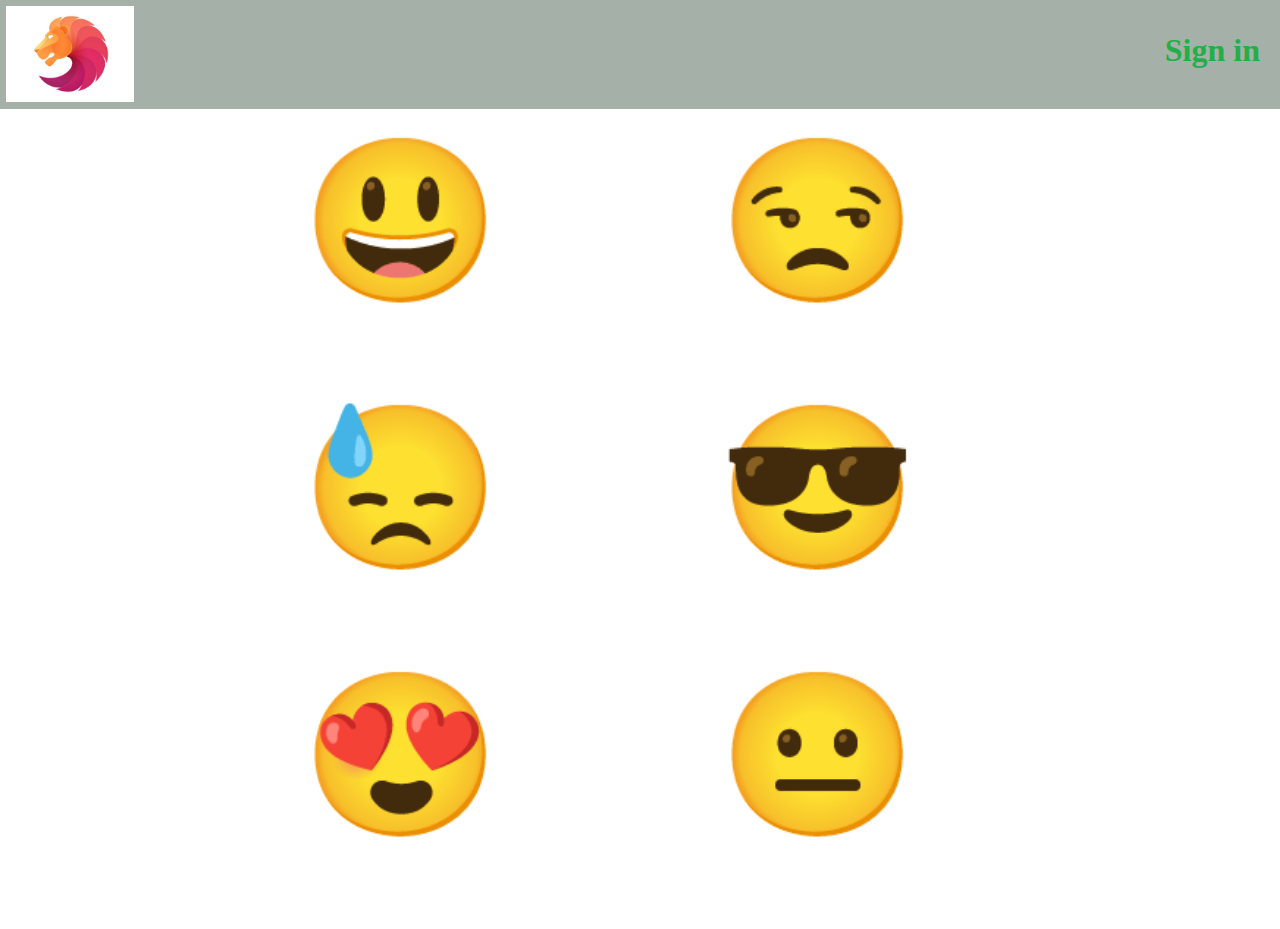
==== index.html @ 8eb97162 "Rename 1.html to index.html" ====
<!DOCTYPE html>
<html lang="en">
<head>
	<meta charset="UTF-8">
	<title>Document</title>
	<link rel="stylesheet" href="css/1.css">
</head>
<body>
	<header>
		<img src="img/1.jpg" alt="">
		<a href=""><h1>Sign in</h1></a>
	</header>
	<div class="container">
		<div class="emoji">
			<div class="icon" tabindex="-1">
				<h1>&#128515;</h1>
				<div class="comment"><p>Я веселий</p></div>
			</div>
			<div class="icon" tabindex="-1">
				<h1>&#128531;</h1>
				<div class="comment"><p>Я хвилююсь</p></div>
			</div>
			<div class="icon" tabindex="-1">
				<h1>&#128525;</h1>
				<div class="comment"><p>Я влюбився(лась)</p></div>
			</div>
		</div>
		<div class="emoji">
			<div class="icon" tabindex="-1">
				<h1>&#128530;</h1>
				<div class="comment"><p>Я засмучений(а)</p></div>
			</div>
			<div class="icon" tabindex="-1">
				<h1>&#128526;</h1>
				<div class="comment"><p>Усе топ</p></div>
			</div>
			<div class="icon" tabindex="-1">
				<h1>&#128528;</h1>
				<div class="comment"><p>Ну так</p></div>
			</div>
		</div>
	</div>
	<footer>
		
	</footer>
</body>
</html>
---- css/1.css ----
*{
	margin: 0;
	padding: 0;
}

body{
	background-image: url('https://image.freepik.com/free-photo/_3248-1950.jpg');
	background-image: local;
	background-size: cover;
}

header{
	background-color: #a5b0a8;
	display: flex;
	position: fixed;
	width: 100%;
}

header a{
	margin: 2.5% 0 2.5% 80%;
	text-decoration: none;
	color: #21b048;
}

header img{
	width: 10%;
	margin: 0.5% 0.5% 0.5% 0.5%;
	cursor: pointer;
}

.container{
	display: flex;
	margin-left: 15%;
	padding-top: 10%;
}

.comment p{
	font-size: 200%;
	background-color: #cadbcf;
	opacity: 0.7;
}

.emoji div h1{
	font-size: 1000%;
	cursor: pointer;
}

.emoji{
	text-align: center;
	margin: 0 10% 0 10%;
}

.emoji .icon{
	margin-bottom: 40%;
}

.comment{
	display: none;
	position: absolute;
	width: 17.7%;
}

.icon:focus .comment{
	 display: block;
}
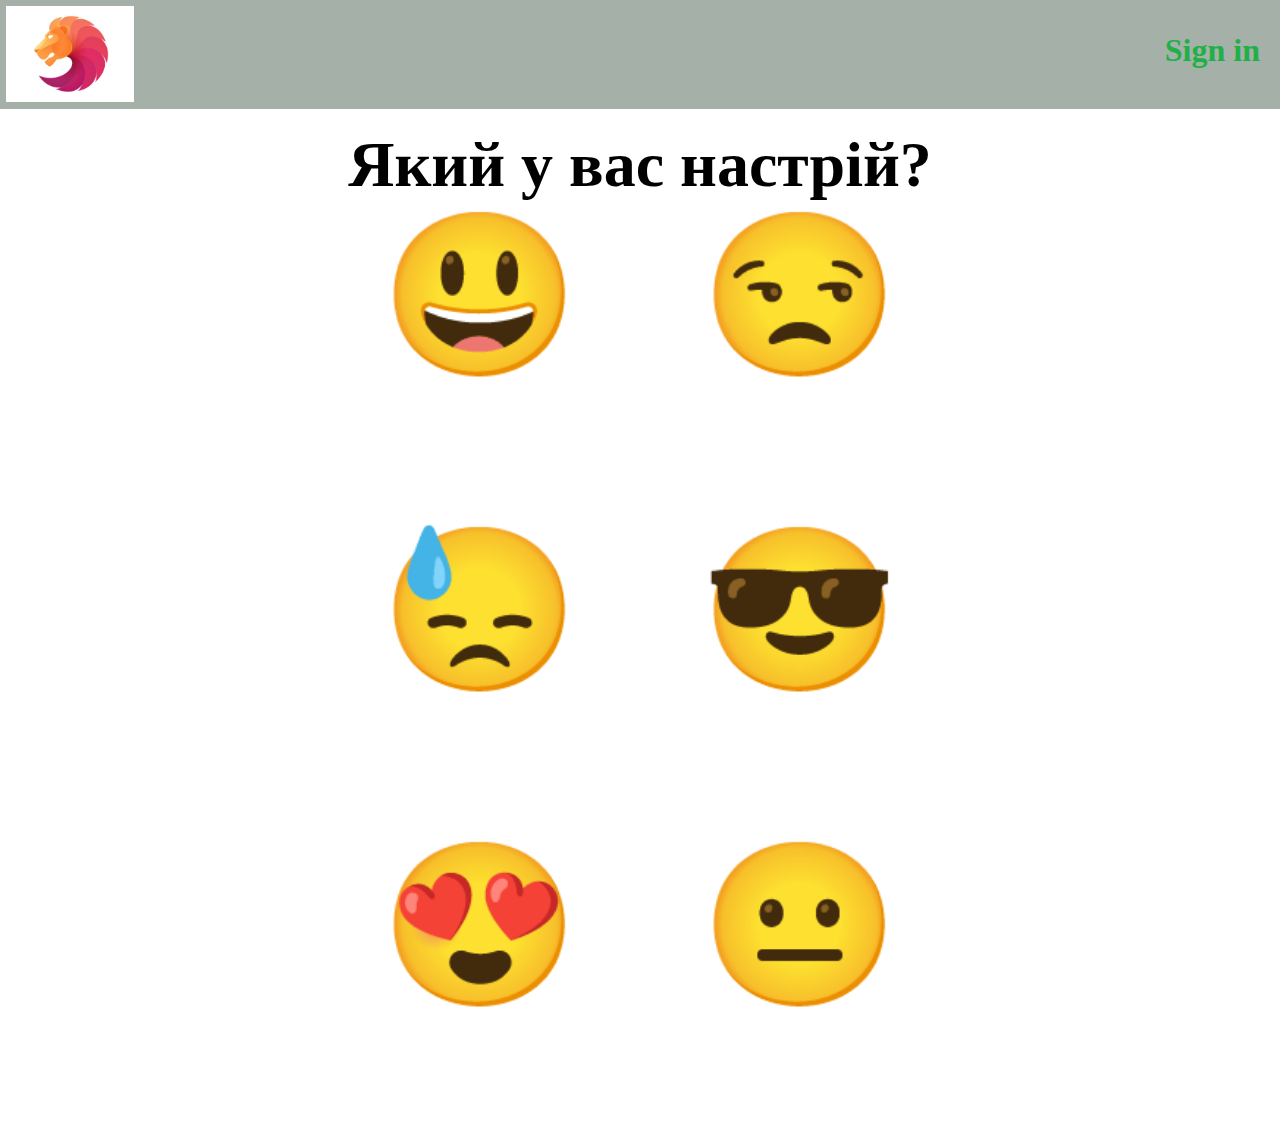
==== commit 91fa6113: "Add files via upload" ====
--- a/index.html
+++ b/index.html
@@ -10,6 +10,7 @@
 		<img src="img/1.jpg" alt="">
 		<a href=""><h1>Sign in</h1></a>
 	</header>
+	<div class="a"><h1>Який у вас настрій?</h1></div>
 	<div class="container">
 		<div class="emoji">
 			<div class="icon" tabindex="-1">
@@ -44,4 +45,4 @@
 		
 	</footer>
 </body>
-</html>
+</html>--- a/css/1.css
+++ b/css/1.css
@@ -7,6 +7,7 @@
 	background-image: url('https://image.freepik.com/free-photo/_3248-1950.jpg');
 	background-image: local;
 	background-size: cover;
+	width: 100%;
 }
 
 header{
@@ -29,37 +30,48 @@
 }
 
 .container{
+	text-align: center;
+	width: 50%;
 	display: flex;
-	margin-left: 15%;
-	padding-top: 10%;
+	margin: 0 25% 0 25%;
 }
 
 .comment p{
 	font-size: 200%;
 	background-color: #cadbcf;
 	opacity: 0.7;
+	color: #0e872e;
+	font-weight: bold;
 }
 
-.emoji div h1{
+.icon h1{
 	font-size: 1000%;
 	cursor: pointer;
 }
 
 .emoji{
-	text-align: center;
-	margin: 0 10% 0 10%;
+	width: 100%;
 }
 
-.emoji .icon{
+.icon{
+	width: 100%;
 	margin-bottom: 40%;
 }
 
 .comment{
+	margin-top: 5%;
+	width: 25%;
 	display: none;
 	position: absolute;
-	width: 17.7%;
 }
 
 .icon:focus .comment{
 	 display: block;
+}
+
+.a{
+	text-align: center;
+	width: 100%;
+	padding-top: 10%;
+	font-size: 200%;
 }